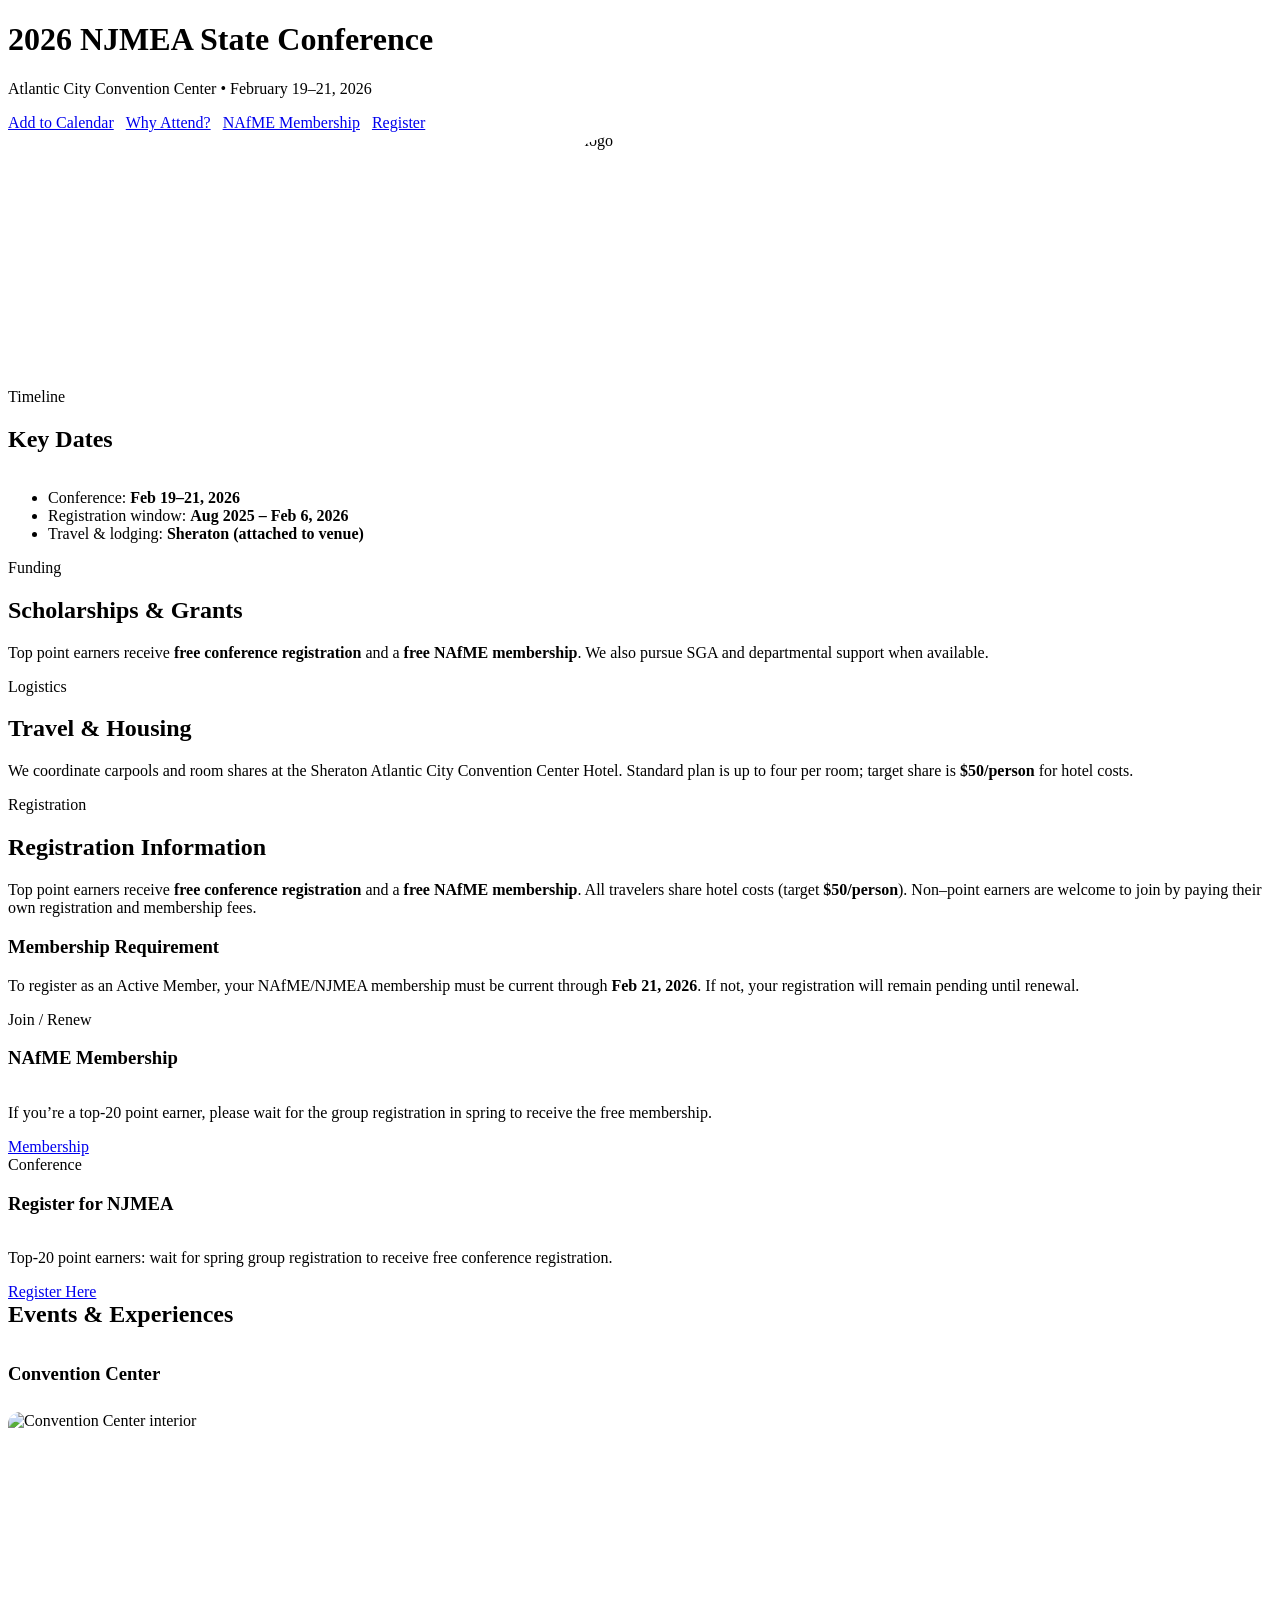
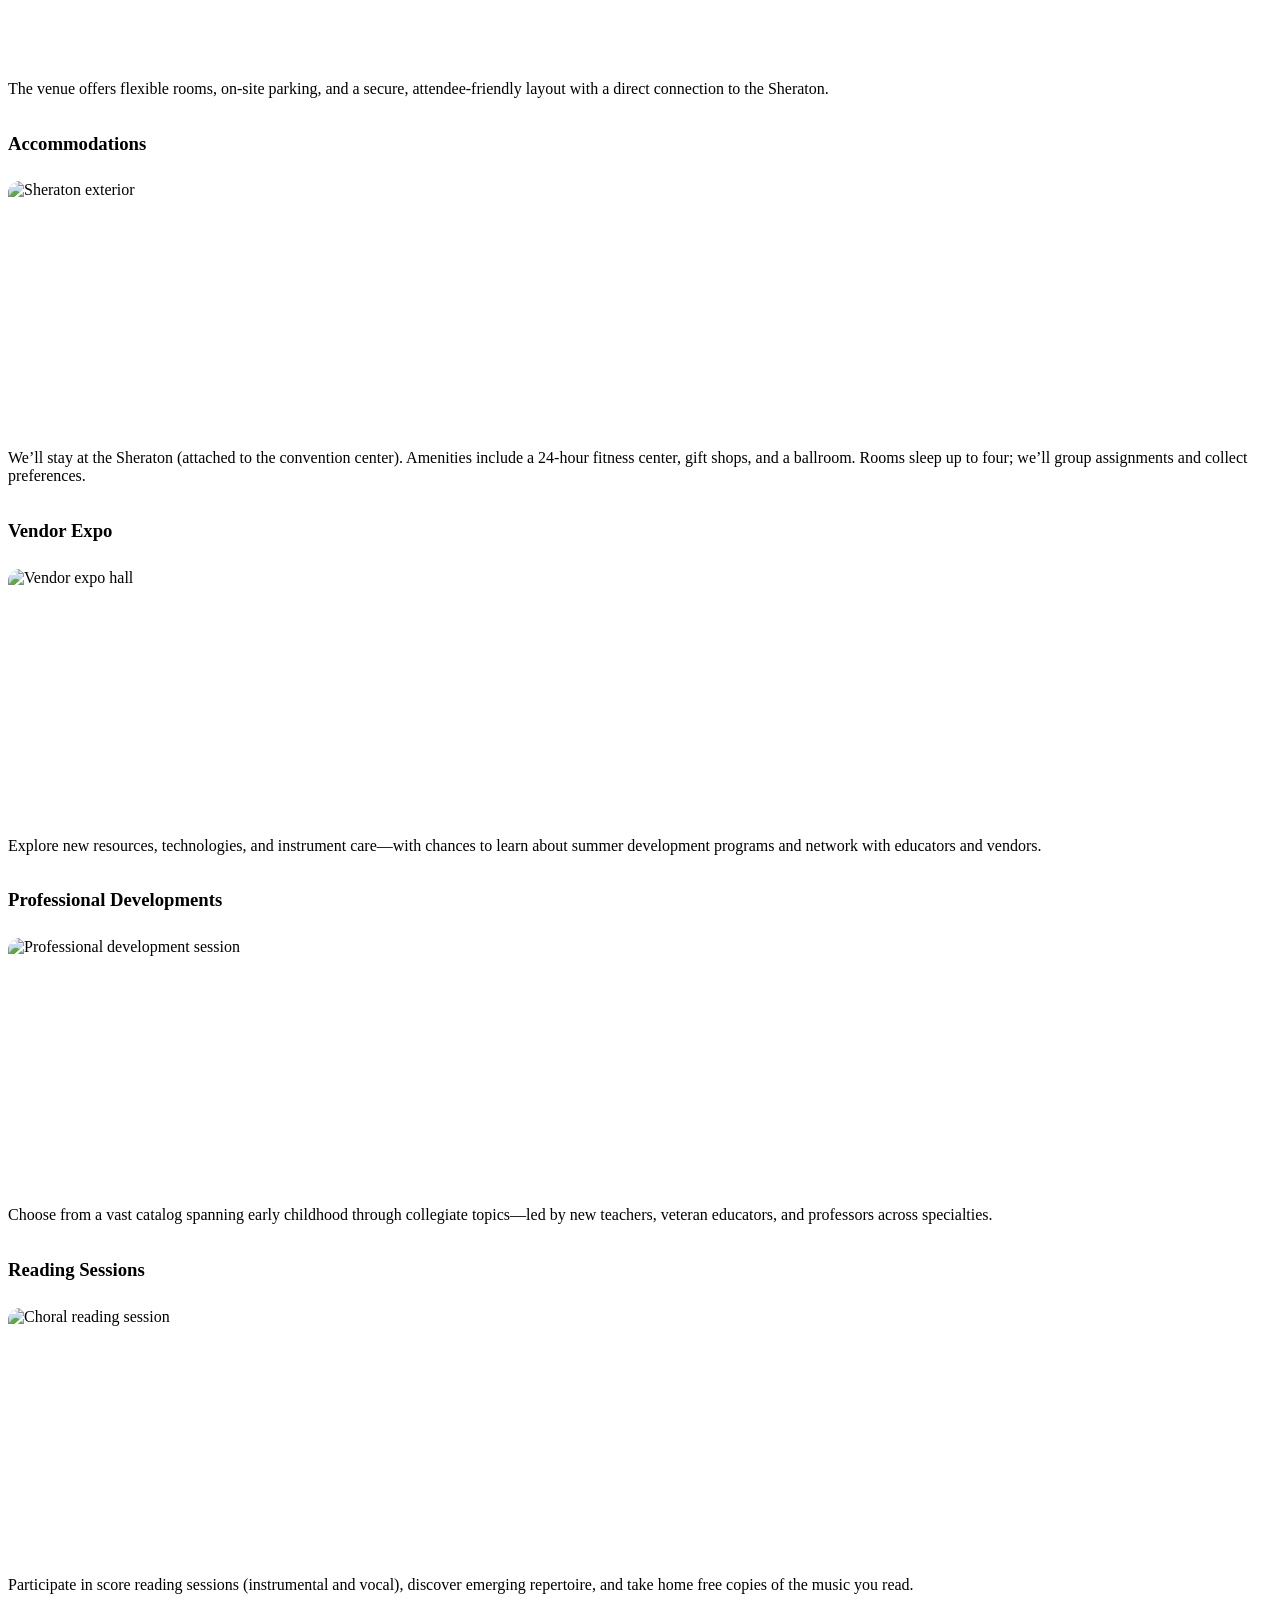
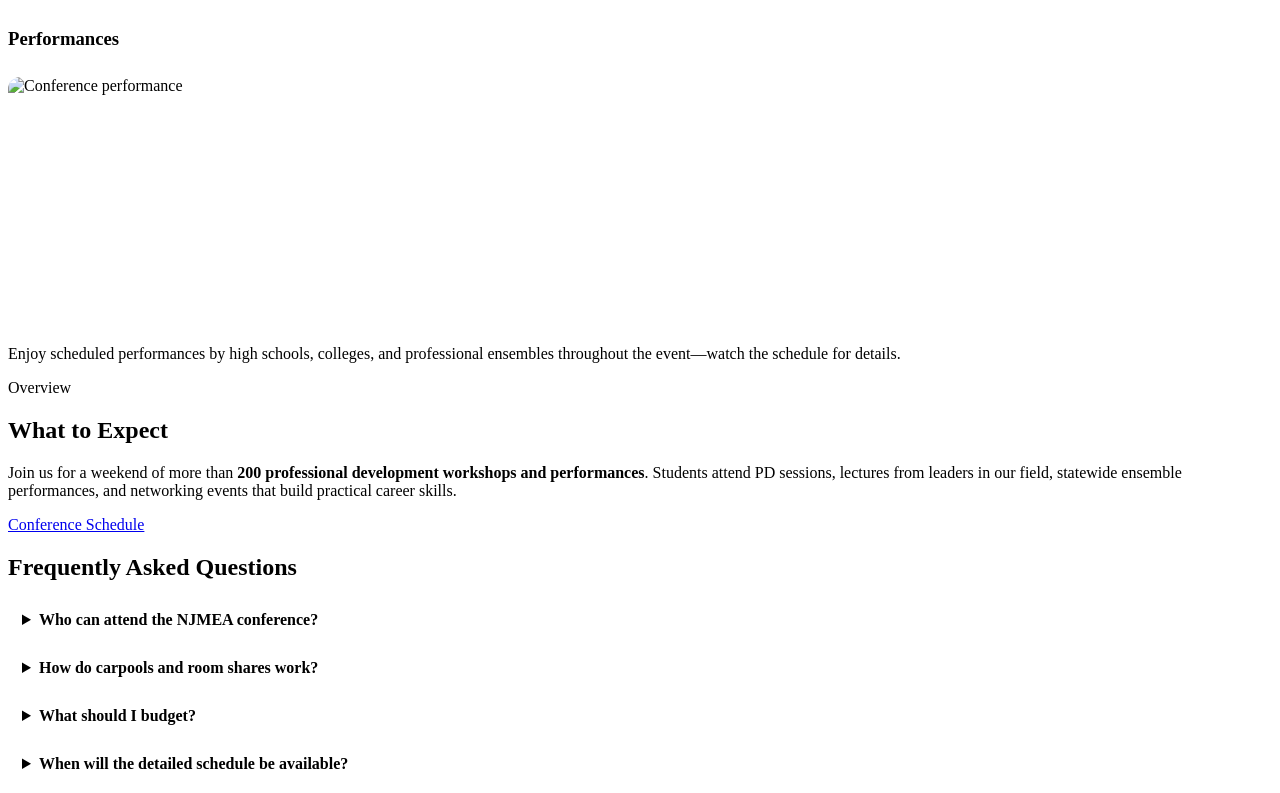
==== convention.html @ 85137660 "Update conference schedule link in convention.html" ====
<!DOCTYPE html>
<html lang="en">
<head>
  <meta charset="utf-8">
  <meta name="viewport" content="width=device-width, initial-scale=1">
  <title>Rowan NAfME — Convention</title>
  <meta name="color-scheme" content="light">
  <link rel="preload" as="image" href="/images/background.png">
  <link rel="icon" href="/images/logo.png">
  <link rel="stylesheet" href="/assets/css/style.css">

  <style>
    /* Convention page-only refinements */
    /* Equalize card heights in grids on this page */
    .section .grid > .card,
    .section .grid > article.card{ display:flex; flex-direction:column; height:100%; }
    .section .grid > .card p:last-child,
    .section .grid > article.card p:last-child{ margin-top:auto; }

    /* Tighten hero paragraph spacing */
    .hero .actions{ margin-top: .75rem !important; }

    /* Gallery images: consistent ratio */
    .convention-thumb{ width:100%; height:260px; object-fit:cover; border-radius:12px; margin:.5rem 0; display:block; }

    /* FAQ details styling */
    .faq details{
      border:1px solid var(--border);
      border-radius: 12px; padding: 10px 14px; margin-bottom: 10px;
      background: rgba(255,255,255,.04);
    }
    .faq summary{ cursor:pointer; font-weight:700; }
    .faq summary::-webkit-details-marker{ display:none; }
    .faq details[open]{ background: rgba(255,255,255,.06); }
  
    /* Convention page only: size brand logo (NJMEA) for nav */
    .site-nav .brand img{ height: 36px; width: auto; }
    @media (min-width: 900px){ .site-nav .brand img{ height: 40px; } }
    
    /* Convention page only: circular crop for NJMEA logo in hero */
    .logo-avatar{
      width: clamp(140px, 20vw, 280px);
      aspect-ratio: 1 / 1;
      border-radius: 999px;
      overflow: hidden;
      box-shadow: var(--shadow);
      margin-inline: auto;
      background: #fff; /* helps if logo has transparency */
    }
    .logo-avatar img{
      width: 100%;
      height: 100%;
      object-fit: cover;   /* true circular crop */
      object-position: center;
      display: block;
    }
</style>
</head>
<body>
  <!-- Shared navbar populated by /assets/js/nav.js -->
  <nav class="site-nav"></nav>

  <!-- Hero -->
  <header class="hero">
    <div class="hero-inner container">
      <div>
        <h1>2026 NJMEA State Conference</h1>
        <p>Atlantic City Convention Center • February 19–21, 2026</p>
        <div class="actions" style="display:flex;gap:.75rem;flex-wrap:wrap;margin-top:1rem">
          <a class="btn" href="https://calendar.google.com/calendar/render?action=TEMPLATE&text=2026%20NJMEA%20State%20Conference&dates=20260219T070000/20260221T190000&ctz=America/New_York&details=NJMEA%20State%20Conference%20in%20Atlantic%20City.%20Registration%3A%20https%3A//www.eventcreate.com/e/njmeaconference2026&location=Atlantic%20City%20Convention%20Center%2C%20Atlantic%20City%2C%20NJ" target="_blank" rel="noopener">Add to Calendar</a>
          <a class="btn" href="https://static1.squarespace.com/static/636a8183960a58397c1b0fa5/t/689cd0c75951b3585eba08d9/1755107527755/Justification+Toolkit+2026.pdf" target="_blank" rel="noopener">Why Attend?</a>
          <a class="btn" href="https://nafme.my.site.com/joinapi__login?id=a201U000000NoT4QAK&order=2" target="_blank" rel="noopener">NAfME Membership</a>
          <a class="btn" href="https://www.eventcreate.com/e/njmeaconference2026" target="_blank" rel="noopener">Register</a>
        </div>
      </div>
      <div><div class="logo-avatar"><img src="/images/njmea-logo.png" alt="NJMEA logo"></div></div>
    </div>
  </header>
  <main>


    <!-- Top cards: Key Dates / Funding / Logistics -->
    <section class="section" id="overview">
      <div class="container">
        <div class="grid">
          <article class="card">
            <div class="kicker">Timeline</div>
            <h2>Key Dates</h2>
            <ul>
              <li>Conference: <strong>Feb 19–21, 2026</strong></li>
              <li>Registration window: <strong>Aug 2025 – Feb 6, 2026</strong></li>
              <li>Travel &amp; lodging: <strong>Sheraton (attached to venue)</strong></li>
            </ul>
          </article>

          <article class="card">
            <div class="kicker">Funding</div>
            <h2>Scholarships &amp; Grants</h2>
            <p>Top point earners receive <strong>free conference registration</strong> and a <strong>free NAfME membership</strong>. We also pursue SGA and departmental support when available.</p>
          </article>

          <article class="card">
            <a id="travel"></a><div class="kicker">Logistics</div>
            <h2>Travel &amp; Housing</h2>
            <p>We coordinate carpools and room shares at the Sheraton Atlantic City Convention Center Hotel. Standard plan is up to four per room; target share is <strong>$50/person</strong> for hotel costs.</p>
          </article>
        </div>
      </div>
    </section>

    <section class="section" id="register">
      <div class="container">
        <article class="card">
          <div class="kicker">Registration</div>
          <h2>Registration Information</h2>
          <p>Top point earners receive <strong>free conference registration</strong> and a <strong>free NAfME membership</strong>. All travelers share hotel costs (target <strong>$50/person</strong>). Non–point earners are welcome to join by paying their own registration and membership fees.</p>

          <h3>Membership Requirement</h3>
          <p>To register as an Active Member, your NAfME/NJMEA membership must be current through <strong>Feb 21, 2026</strong>. If not, your registration will remain pending until renewal.</p>

          <div class="grid" style="--grid-min:260px">
            <div class="card" style="margin:0">
              <div class="kicker">Join / Renew</div>
              <h3>NAfME Membership</h3>
              <p>If you’re a top-20 point earner, please wait for the group registration in spring to receive the free membership.</p>
              <a class="btn" href="https://nafme.my.site.com/joinapi__login?id=a201U000000NoT4QAK&order=2" target="_blank" rel="noopener">Membership</a>
            </div>
            <div class="card" style="margin:0">
              <div class="kicker">Conference</div>
              <h3>Register for NJMEA</h3>
              <p>Top-20 point earners: wait for spring group registration to receive free conference registration.</p>
              <a class="btn" href="https://www.eventcreate.com/e/njmeaconference2026" target="_blank" rel="noopener">Register Here</a>
            </div>
          </div>
        </article>
      </div>
    </section>

    <section class="section" id="gallery">
      <div class="container">
        <h2 style="margin:0 0 1rem 0">Events &amp; Experiences</h2>
        <div class="grid">
          <article class="card">
            <h3>Convention Center</h3>
            <img src="/images/convention/convention-center-interior-1.jpg" alt="Convention Center interior" class="convention-thumb">
            <p>The venue offers flexible rooms, on-site parking, and a secure, attendee-friendly layout with a direct connection to the Sheraton.</p>
          </article>

          <article class="card">
            <h3>Accommodations</h3>
            <img src="/images/convention/sheraton-exterior.jpg" alt="Sheraton exterior" class="convention-thumb">
            <p>We’ll stay at the Sheraton (attached to the convention center). Amenities include a 24-hour fitness center, gift shops, and a ballroom. Rooms sleep up to four; we’ll group assignments and collect preferences.</p>
          </article>

          <article class="card">
            <h3>Vendor Expo</h3>
            <img src="/images/convention/rowan-expo.jpg" alt="Vendor expo hall" class="convention-thumb">
            <p>Explore new resources, technologies, and instrument care—with chances to learn about summer development programs and network with educators and vendors.</p>
          </article>

          <article class="card">
            <h3>Professional Developments</h3>
            <img src="/images/convention/professional-developments.jpg" alt="Professional development session" class="convention-thumb">
            <p>Choose from a vast catalog spanning early childhood through collegiate topics—led by new teachers, veteran educators, and professors across specialties.</p>
          </article>

          <article class="card">
            <h3>Reading Sessions</h3>
            <img src="/images/convention/choral-reading.jpg" alt="Choral reading session" class="convention-thumb">
            <p>Participate in score reading sessions (instrumental and vocal), discover emerging repertoire, and take home free copies of the music you read.</p>
          </article>

          <article class="card">
            <h3>Performances</h3>
            <img src="/images/convention/performance-1.jpg" alt="Conference performance" class="convention-thumb">
            <p>Enjoy scheduled performances by high schools, colleges, and professional ensembles throughout the event—watch the schedule for details.</p>
          </article>
        </div>
      </div>
    </section>



    <!-- What to Expect -->
    <section class="section">
      <div class="container">
        <article class="card">
          <div class="kicker">Overview</div>
          <h2>What to Expect</h2>
          <p>Join us for a weekend of more than <strong>200 professional development workshops and performances</strong>. Students attend PD sessions, lectures from leaders in our field, statewide ensemble performances, and networking events that build practical career skills.</p>
          <a class="btn" href="https://static1.squarespace.com/static/636a8183960a58397c1b0fa5/t/69496b9fe53fd203c57de0b6/1766419359671/Sessions.12.22.25.pdf" target="_blank" rel="noopener">Conference Schedule</a>
        </article>
      </div>
    </section>

    <!-- Gallery: Events & Experiences -->

    <!-- Registration Information -->
  </main>


    <!-- FAQ -->
    <section class="section" id="faq">
      <div class="container faq">
        <h2>Frequently Asked Questions</h2>
        <details>
          <summary>Who can attend the NJMEA conference?</summary>
          <p>Any Rowan student can attend. If you’re not in the points cohort, you’re still welcome—just plan to cover your own registration and membership fees.</p>
        </details>
        <details>
          <summary>How do carpools and room shares work?</summary>
          <p>We’ll collect preferences and group students into carpools and hotel rooms (up to four per room) ahead of the conference.</p>
        </details>
        <details>
          <summary>What should I budget?</summary>
          <p>Top points earners receive free registration and NAfME membership. Everyone splits the hotel cost (target <strong>$50/person</strong>) and handles meals on their own.</p>
        </details>
        <details>
          <summary>When will the detailed schedule be available?</summary>
          <p>The official schedule usually posts closer to the event. We’ll link it on this page as soon as it’s live and highlight recommended sessions.</p>
        </details>
      </div>
    </section>


  <!-- Shared footer -->
  <footer class="site-footer"></footer>

  <!-- Shared nav/foot loader -->
  <script src="/assets/js/nav.js" defer></script>
</body>
</html>
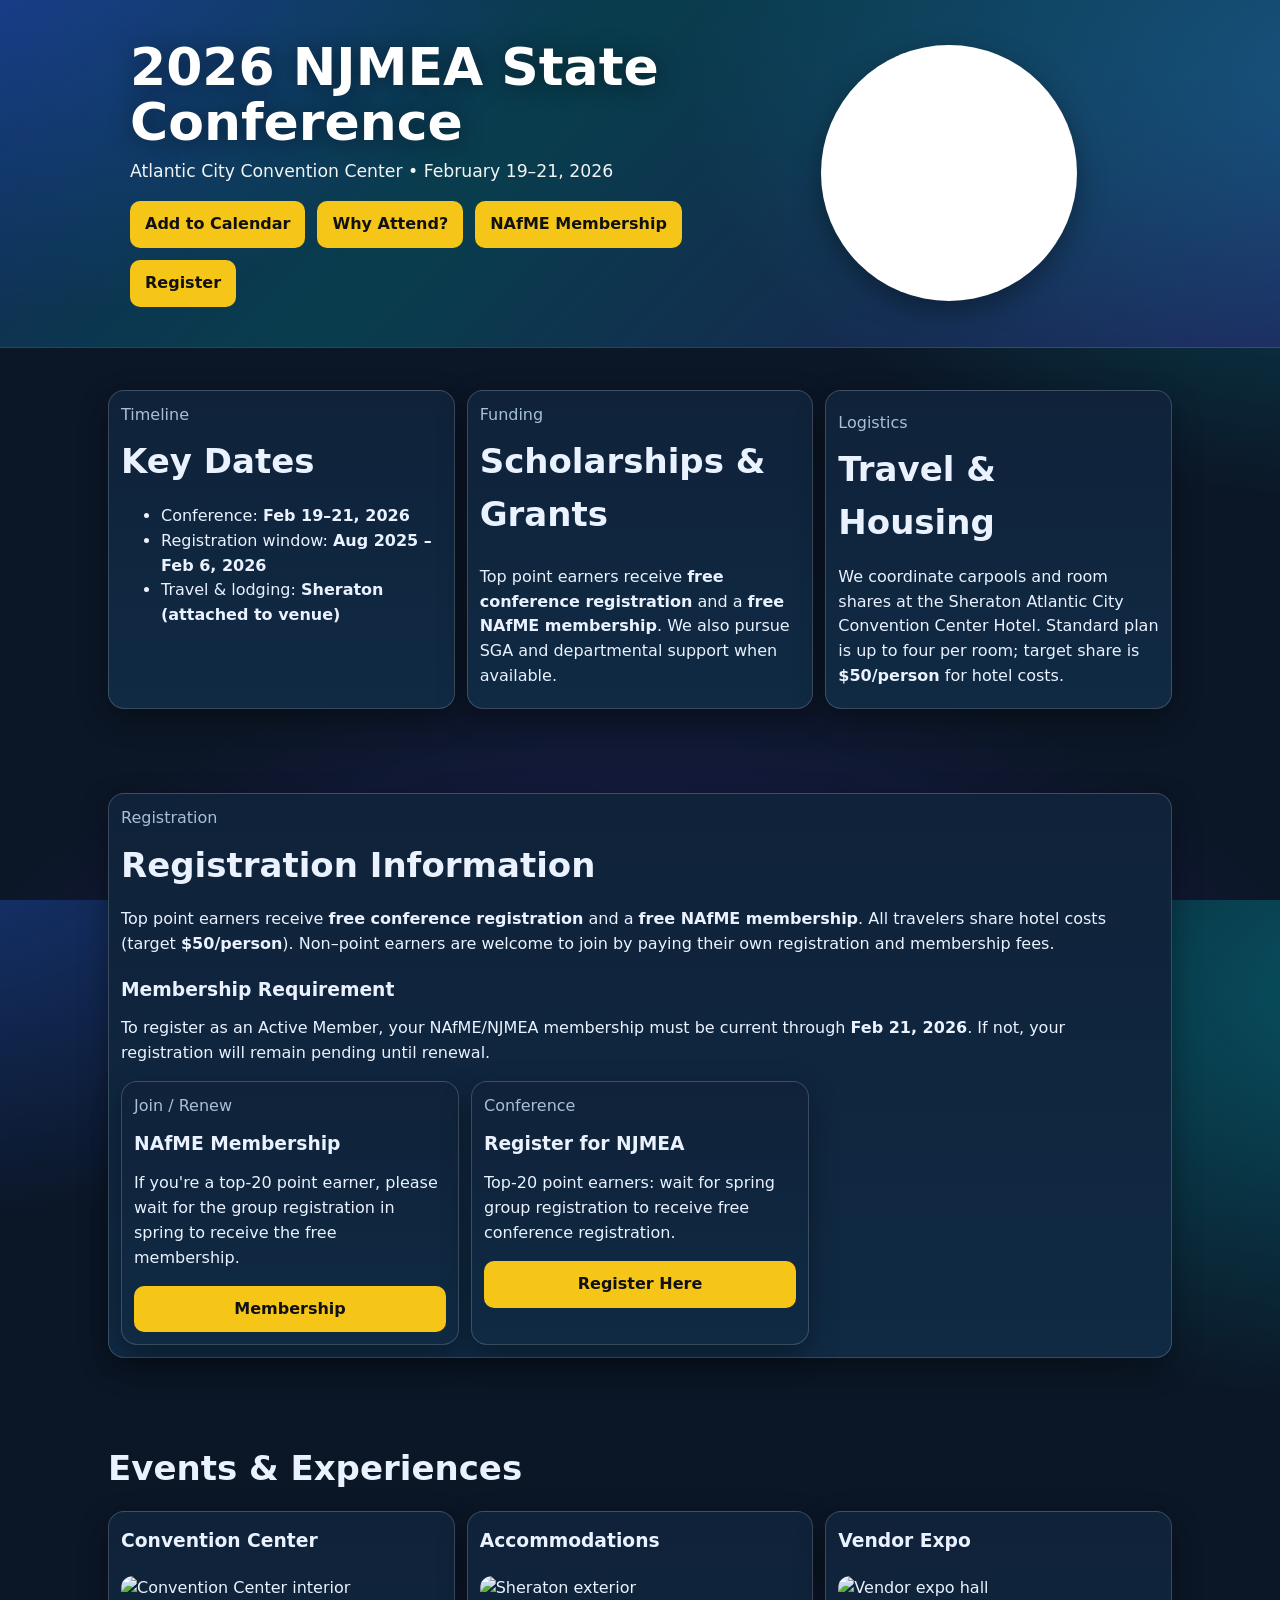
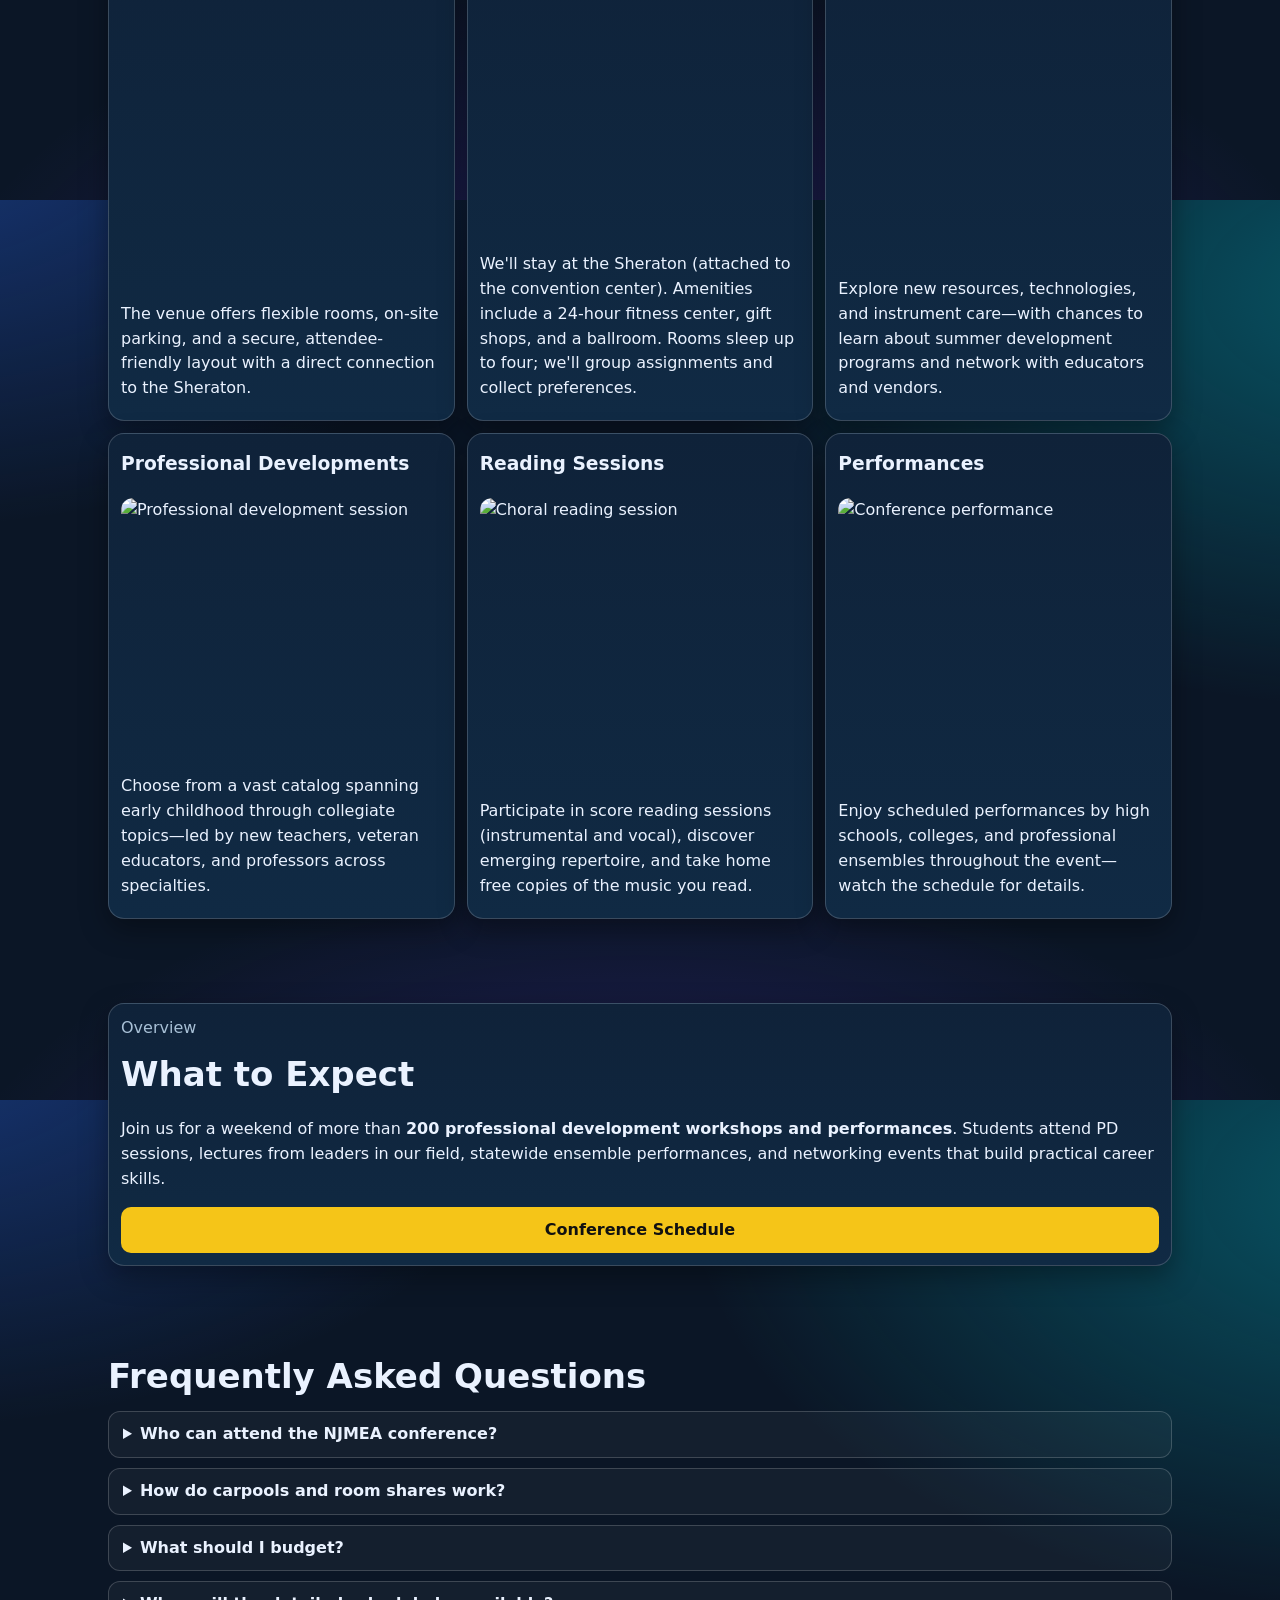
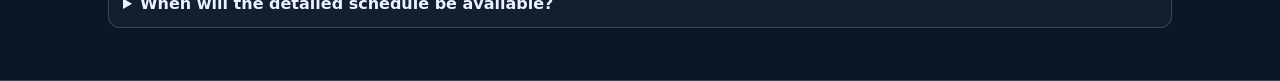
==== commit 5187b7da: "Clean up codebase for handoff - Remove duplicate CSS blocks and dead code (unused events.js) - Fix b" ====
--- a/convention.html
+++ b/convention.html
@@ -10,57 +10,43 @@
   <link rel="stylesheet" href="/assets/css/style.css">
 
   <style>
-    /* Convention page-only refinements */
-    /* Equalize card heights in grids on this page */
+    /* Cards in grids stretch to equal height */
     .section .grid > .card,
-    .section .grid > article.card{ display:flex; flex-direction:column; height:100%; }
+    .section .grid > article.card { display: flex; flex-direction: column; height: 100% }
     .section .grid > .card p:last-child,
-    .section .grid > article.card p:last-child{ margin-top:auto; }
-
-    /* Tighten hero paragraph spacing */
-    .hero .actions{ margin-top: .75rem !important; }
-
-    /* Gallery images: consistent ratio */
-    .convention-thumb{ width:100%; height:260px; object-fit:cover; border-radius:12px; margin:.5rem 0; display:block; }
-
-    /* FAQ details styling */
-    .faq details{
-      border:1px solid var(--border);
+    .section .grid > article.card p:last-child { margin-top: auto }
+
+    .hero .actions { margin-top: .75rem }
+
+    /* Convention photo thumbnails */
+    .convention-thumb { width: 100%; height: 260px; object-fit: cover; border-radius: 12px; margin: .5rem 0; display: block }
+
+    /* FAQ accordion */
+    .faq details {
+      border: 1px solid var(--border);
       border-radius: 12px; padding: 10px 14px; margin-bottom: 10px;
       background: rgba(255,255,255,.04);
     }
-    .faq summary{ cursor:pointer; font-weight:700; }
-    .faq summary::-webkit-details-marker{ display:none; }
-    .faq details[open]{ background: rgba(255,255,255,.06); }
-  
-    /* Convention page only: size brand logo (NJMEA) for nav */
-    .site-nav .brand img{ height: 36px; width: auto; }
-    @media (min-width: 900px){ .site-nav .brand img{ height: 40px; } }
-    
-    /* Convention page only: circular crop for NJMEA logo in hero */
-    .logo-avatar{
+    .faq summary { cursor: pointer; font-weight: 700 }
+    .faq summary::-webkit-details-marker { display: none }
+    .faq details[open] { background: rgba(255,255,255,.06) }
+
+    /* Round NJMEA logo in hero */
+    .logo-avatar {
       width: clamp(140px, 20vw, 280px);
       aspect-ratio: 1 / 1;
       border-radius: 999px;
       overflow: hidden;
       box-shadow: var(--shadow);
       margin-inline: auto;
-      background: #fff; /* helps if logo has transparency */
+      background: #fff;
     }
-    .logo-avatar img{
-      width: 100%;
-      height: 100%;
-      object-fit: cover;   /* true circular crop */
-      object-position: center;
-      display: block;
-    }
-</style>
+    .logo-avatar img { width: 100%; height: 100%; object-fit: cover; object-position: center; display: block }
+  </style>
 </head>
 <body>
-  <!-- Shared navbar populated by /assets/js/nav.js -->
   <nav class="site-nav"></nav>
 
-  <!-- Hero -->
   <header class="hero">
     <div class="hero-inner container">
       <div>
@@ -73,13 +59,15 @@
           <a class="btn" href="https://www.eventcreate.com/e/njmeaconference2026" target="_blank" rel="noopener">Register</a>
         </div>
       </div>
-      <div><div class="logo-avatar"><img src="/images/njmea-logo.png" alt="NJMEA logo"></div></div>
+      <div>
+        <div class="logo-avatar">
+          <img src="/images/njmea-logo.png" alt="NJMEA logo">
+        </div>
+      </div>
     </div>
   </header>
+
   <main>
-
-
-    <!-- Top cards: Key Dates / Funding / Logistics -->
     <section class="section" id="overview">
       <div class="container">
         <div class="grid">
@@ -100,7 +88,8 @@
           </article>
 
           <article class="card">
-            <a id="travel"></a><div class="kicker">Logistics</div>
+            <a id="travel"></a>
+            <div class="kicker">Logistics</div>
             <h2>Travel &amp; Housing</h2>
             <p>We coordinate carpools and room shares at the Sheraton Atlantic City Convention Center Hotel. Standard plan is up to four per room; target share is <strong>$50/person</strong> for hotel costs.</p>
           </article>
@@ -122,7 +111,7 @@
             <div class="card" style="margin:0">
               <div class="kicker">Join / Renew</div>
               <h3>NAfME Membership</h3>
-              <p>If you’re a top-20 point earner, please wait for the group registration in spring to receive the free membership.</p>
+              <p>If you're a top-20 point earner, please wait for the group registration in spring to receive the free membership.</p>
               <a class="btn" href="https://nafme.my.site.com/joinapi__login?id=a201U000000NoT4QAK&order=2" target="_blank" rel="noopener">Membership</a>
             </div>
             <div class="card" style="margin:0">
@@ -149,7 +138,7 @@
           <article class="card">
             <h3>Accommodations</h3>
             <img src="/images/convention/sheraton-exterior.jpg" alt="Sheraton exterior" class="convention-thumb">
-            <p>We’ll stay at the Sheraton (attached to the convention center). Amenities include a 24-hour fitness center, gift shops, and a ballroom. Rooms sleep up to four; we’ll group assignments and collect preferences.</p>
+            <p>We'll stay at the Sheraton (attached to the convention center). Amenities include a 24-hour fitness center, gift shops, and a ballroom. Rooms sleep up to four; we'll group assignments and collect preferences.</p>
           </article>
 
           <article class="card">
@@ -179,9 +168,6 @@
       </div>
     </section>
 
-
-
-    <!-- What to Expect -->
     <section class="section">
       <div class="container">
         <article class="card">
@@ -192,41 +178,31 @@
         </article>
       </div>
     </section>
-
-    <!-- Gallery: Events & Experiences -->
-
-    <!-- Registration Information -->
   </main>
 
-
-    <!-- FAQ -->
-    <section class="section" id="faq">
-      <div class="container faq">
-        <h2>Frequently Asked Questions</h2>
-        <details>
-          <summary>Who can attend the NJMEA conference?</summary>
-          <p>Any Rowan student can attend. If you’re not in the points cohort, you’re still welcome—just plan to cover your own registration and membership fees.</p>
-        </details>
-        <details>
-          <summary>How do carpools and room shares work?</summary>
-          <p>We’ll collect preferences and group students into carpools and hotel rooms (up to four per room) ahead of the conference.</p>
-        </details>
-        <details>
-          <summary>What should I budget?</summary>
-          <p>Top points earners receive free registration and NAfME membership. Everyone splits the hotel cost (target <strong>$50/person</strong>) and handles meals on their own.</p>
-        </details>
-        <details>
-          <summary>When will the detailed schedule be available?</summary>
-          <p>The official schedule usually posts closer to the event. We’ll link it on this page as soon as it’s live and highlight recommended sessions.</p>
-        </details>
-      </div>
-    </section>
-
-
-  <!-- Shared footer -->
+  <section class="section" id="faq">
+    <div class="container faq">
+      <h2>Frequently Asked Questions</h2>
+      <details>
+        <summary>Who can attend the NJMEA conference?</summary>
+        <p>Any Rowan student can attend. If you're not in the points cohort, you're still welcome—just plan to cover your own registration and membership fees.</p>
+      </details>
+      <details>
+        <summary>How do carpools and room shares work?</summary>
+        <p>We'll collect preferences and group students into carpools and hotel rooms (up to four per room) ahead of the conference.</p>
+      </details>
+      <details>
+        <summary>What should I budget?</summary>
+        <p>Top points earners receive free registration and NAfME membership. Everyone splits the hotel cost (target <strong>$50/person</strong>) and handles meals on their own.</p>
+      </details>
+      <details>
+        <summary>When will the detailed schedule be available?</summary>
+        <p>The official schedule usually posts closer to the event. We'll link it on this page as soon as it's live and highlight recommended sessions.</p>
+      </details>
+    </div>
+  </section>
+
   <footer class="site-footer"></footer>
-
-  <!-- Shared nav/foot loader -->
   <script src="/assets/js/nav.js" defer></script>
 </body>
 </html>
--- a/assets/css/style.css
+++ b/assets/css/style.css
@@ -0,0 +1,299 @@
+
+:root {
+  --ink: #eaf2ff;
+  --bg: #0b1626;
+  --text: #eaf2ff;
+  --muted: #a8c0d6;
+  --brand-blue: #2a6cff;
+  --brand-cyan: #00c9d8;
+  --brand-purple: #6a39ff;
+  --brand-yellow: #ffd100;
+  --surface: #0f2239;
+  --surface-2: #102a44;
+  --border: rgba(255,255,255,.18);
+  --radius: 16px;
+  --tap: 44px;
+  --shadow: 0 10px 28px rgba(0,0,0,.35);
+}
+* { box-sizing: border-box }
+html, body { height: 100% }
+html { scroll-behavior: smooth }
+body {
+  margin: 0;
+  font-family: Inter, system-ui, -apple-system, Segoe UI, Roboto, Helvetica, Arial, sans-serif;
+  color: var(--text);
+  background-color: var(--bg);
+  background-image:
+    radial-gradient(1200px 700px at -10% -10%, rgba(42,108,255,.4), transparent 60%),
+    radial-gradient(1200px 700px at 110% 10%, rgba(0,201,216,.35), transparent 60%),
+    radial-gradient(1200px 700px at 50% 120%, rgba(106,57,255,.3), transparent 60%);
+  line-height: 1.55;
+  -webkit-font-smoothing: antialiased;
+  -moz-osx-font-smoothing: grayscale;
+}
+img { max-width: 100%; display: block }
+a { color: inherit; text-decoration: none }
+.container { max-width: 1100px; margin: 0 auto; padding: clamp(16px,3.5vw,24px) }
+.kicker { color: var(--muted) }
+.badge {
+  display: inline-block; padding: .25rem .6rem;
+  border: 1.5px solid var(--border); border-radius: 999px;
+  background: rgba(255,255,255,.06); font-size: .825rem; color: var(--text)
+}
+.button {
+  display: inline-flex; align-items: center; justify-content: center;
+  height: var(--tap); padding: 0 18px;
+  border: 1.6px solid var(--border); border-radius: 999px;
+  background: rgba(255,255,255,.06); color: var(--text);
+  font-weight: 700; box-shadow: var(--shadow);
+  transition: transform .06s ease, background .2s ease, border-color .2s ease;
+}
+.button:hover { transform: translateY(-1px); background: rgba(255,255,255,.10) }
+.button.primary { background: linear-gradient(135deg,var(--brand-blue),var(--brand-cyan)); color: #001022; border-color: rgba(255,255,255,.25) }
+.button.primary:hover { filter: saturate(1.1) }
+
+/* Nav */
+.site-nav { position: sticky; top: 0; z-index: 1000; background: transparent }
+.site-nav-inner {
+  display: flex; gap: 16px; align-items: center; justify-content: space-between;
+  background: rgba(7,24,45,.82);
+  border: 1.6px solid var(--border);
+  border-radius: 999px;
+  box-shadow: var(--shadow);
+  margin-top: 10px;
+  padding: 10px 14px;
+}
+.brand { display: flex; align-items: center; gap: 12px }
+.brand img { width: 40px; height: 40px; border-radius: 999px; border: 1.6px solid var(--border); background: #fff }
+.brand .title { font-weight: 800; font-size: 1.05rem; letter-spacing: .2px }
+.nav-links { display: flex; gap: 8px; align-items: center; flex-wrap: wrap }
+.nav-links a {
+  padding: 10px 14px; border: 1.6px solid var(--border); border-radius: 999px;
+  background: rgba(255,255,255,.06); font-weight: 700; color: var(--text)
+}
+.nav-links a.active { background: linear-gradient(135deg,var(--brand-blue),var(--brand-cyan)); color: #001022; border-color: rgba(255,255,255,.25) }
+.nav-toggle { display: none }
+
+/* Mobile nav */
+@media (max-width: 820px) {
+  .nav-toggle { display: inline-flex }
+  .site-nav { position: sticky; top: 0; z-index: 1000 }
+  .site-nav-inner { position: relative; flex-wrap: nowrap }
+  .nav-links {
+    position: absolute;
+    left: 12px; right: 12px;
+    top: calc(100% + 8px);
+    display: none;
+    flex-direction: column;
+    align-items: stretch;
+    gap: 10px;
+    padding: 10px;
+    background: rgba(7,24,45,.92);
+    border: 1.6px solid var(--border);
+    border-radius: 18px;
+    box-shadow: var(--shadow);
+  }
+  .nav-links.show { display: flex }
+  .nav-links a { display: block; width: 100% }
+}
+
+/* Hero */
+.hero {
+  position: relative; overflow: hidden;
+  border-bottom: 1.6px solid var(--border); color: #fff;
+}
+.hero::after {
+  content: ""; position: absolute; inset: 0;
+  background: linear-gradient(135deg, rgba(42,108,255,.22), rgba(0,201,216,.22) 40%, rgba(106,57,255,.20));
+  pointer-events: none
+}
+.hero-inner { position: relative; z-index: 1; display: grid; grid-template-columns: 1.2fr .8fr; gap: 24px; align-items: center; padding: clamp(32px,6vw,80px) }
+@media (max-width: 900px) { .hero-inner { grid-template-columns: 1fr } }
+.hero h1 { font-size: clamp(32px,4.2vw,52px); line-height: 1.02; margin: 0 0 12px; font-weight: 900; text-shadow: 0 2px 25px rgba(0,0,0,.45) }
+.hero p { font-size: clamp(16px,1.35vw,20px); max-width: 58ch; opacity: .95 }
+
+/* Cards */
+.grid { display: grid; grid-template-columns: repeat(12,1fr); gap: 18px }
+.card {
+  grid-column: span 4; border: 1.6px solid var(--border); border-radius: var(--radius);
+  background: linear-gradient(180deg,var(--surface),var(--surface-2));
+  box-shadow: var(--shadow); padding: 18px; display: flex; flex-direction: column; gap: 10px
+}
+.card h3 { margin: .2rem 0 .4rem }
+.card p { margin: 0; color: var(--ink) }
+@media (max-width: 1000px) { .card { grid-column: span 6 } }
+@media (max-width: 640px) { .card { grid-column: span 12 } }
+
+/* Sections */
+.section { padding: clamp(28px,5vw,56px) 0 }
+.section h2 { font-size: clamp(22px,2.8vw,34px); margin: 0 0 8px }
+.subtle { color: var(--muted) }
+
+/* Events filters */
+.filters { display: flex; gap: 10px; flex-wrap: wrap; margin: 8px 0 16px }
+.chips { display: flex; gap: 8px; flex-wrap: wrap }
+.chips button { padding: 8px 12px; border-radius: 999px; border: 1.6px solid var(--border); background: rgba(255,255,255,.06); font-weight: 700; color: var(--text) }
+.chips button[aria-pressed="true"] { background: linear-gradient(135deg,var(--brand-blue),var(--brand-cyan)); color: #001022 }
+
+/* Footer */
+.site-footer { border-top: 1.6px solid var(--border); background: rgba(7,24,45,.82) }
+.site-footer .grid { align-items: flex-start }
+.footer-col { grid-column: span 4 }
+.footer-col h4 { margin: .5rem 0; font-size: 1rem; color: var(--ink) }
+.footer-col ul { list-style: none; padding: 0; margin: .25rem 0 0 }
+.footer-col li { margin: .25rem 0 }
+.footer-brand { display: flex; align-items: center; gap: 12px }
+.footer-brand img { width: 44px; height: 44px; border-radius: 999px; border: 1.6px solid var(--border); background: #fff }
+.credit { color: var(--muted); font-size: .9rem; margin-top: 8px }
+
+/* Modal */
+.modal {
+  position: fixed; inset: 0; display: none;
+  align-items: center; justify-content: center;
+  padding: clamp(16px,4vw,32px); z-index: 1000;
+}
+.modal.open { display: flex }
+.modal-overlay {
+  position: absolute; inset: 0;
+  background: rgba(3,10,22,.68);
+  -webkit-backdrop-filter: blur(6px);
+  backdrop-filter: blur(6px);
+}
+@keyframes nafmeModalIn {
+  from { opacity: 0; transform: translateY(12px) scale(.98) }
+  to   { opacity: 1; transform: translateY(0) scale(1) }
+}
+.modal-content {
+  position: relative;
+  max-width: 860px; width: min(100%, 860px);
+  max-height: min(88vh, 1000px); overflow: auto;
+  border-radius: var(--radius); border: 1.3px solid var(--border);
+  box-shadow: var(--shadow);
+  background:
+    radial-gradient(90% 120% at 10% 0%, rgba(255,255,255,.06), rgba(255,255,255,0) 60%),
+    linear-gradient(180deg, var(--surface) 0%, var(--surface-2) 100%);
+  color: var(--text); padding: clamp(18px,2.8vw,28px);
+  animation: nafmeModalIn .18s ease-out;
+}
+.modal-header {
+  display: flex; align-items: flex-start; justify-content: space-between;
+  gap: 12px; margin-bottom: 12px;
+}
+.modal-kicker { color: var(--muted); font-size: .9rem }
+.modal-title { margin: .2rem 0 0 0; line-height: 1.2 }
+.close-btn {
+  border: 1.4px solid var(--border); background: rgba(255,255,255,.06);
+  color: var(--text); width: 40px; height: 40px;
+  border-radius: 999px; display: grid; place-items: center;
+  font-size: 18px; cursor: pointer;
+  transition: transform .06s ease, background .2s ease, border-color .2s ease;
+}
+.close-btn:hover { transform: translateY(-1px); background: rgba(255,255,255,.10) }
+.close-btn:focus-visible { outline: 2px solid var(--brand-cyan); outline-offset: 2px }
+.modal-content h4 { margin-top: 1.1rem; color: var(--text) }
+.modal-content p { color: var(--text) }
+.modal-content a { text-decoration: underline; text-underline-offset: 3px; color: var(--text) }
+.modal-content ul { margin: .6rem 0 1rem 1.1rem }
+.modal-content li { margin: .25rem 0 }
+@media (max-width: 600px) {
+  .modal-content { padding: 16px }
+  .close-btn { width: 38px; height: 38px }
+}
+
+/* Contact list (Resources page) */
+.contact-list { list-style: none; margin: 0; padding: 0; display: grid; gap: 1rem }
+.contact { display: flex; gap: 12px; align-items: flex-start }
+.contact-photo { width: 54px; height: 54px; border-radius: 50%; object-fit: cover; flex: 0 0 auto }
+.meta { line-height: 1.4 }
+.form-embed { width: 100%; height: 900px; border: 0; border-radius: 12px; background: #fff }
+@media (max-width: 768px) { .form-embed { height: 1200px } }
+
+/* Buttons — color can be overridden via CSS variables from the nav */
+.btn {
+  --_bg: var(--nav-btn-background, var(--accent, var(--brand-gold, #f5c518)));
+  --_fg: var(--nav-btn-fg, var(--on-accent, #111));
+  --_bd: var(--nav-btn-border, transparent);
+  display: inline-flex; align-items: center; justify-content: center;
+  padding: 10px 14px; border-radius: 10px;
+  border: 1px solid var(--_bd);
+  background: var(--_bg);
+  color: var(--_fg);
+  font-weight: 700; cursor: pointer; text-decoration: none;
+}
+.btn:hover { filter: brightness(0.95) }
+
+/* Headshot images — portrait crop, slightly upward to favor faces */
+:root {
+  --headshot-ratio: 4 / 5;
+  --headshot-focus: 25%;
+}
+.grid.people-grid .card.people-card img {
+  width: 100%; height: auto;
+  aspect-ratio: var(--headshot-ratio);
+  object-fit: cover;
+  object-position: 50% var(--headshot-focus);
+  border-radius: 12px;
+}
+.modal .headshot { aspect-ratio: var(--headshot-ratio); overflow: hidden; border-radius: 12px }
+.modal .headshot img { width: 100%; height: 100%; object-fit: cover; object-position: 50% var(--headshot-focus) }
+
+/* Hide page scrollbars */
+html, body {
+  -ms-overflow-style: none;
+  scrollbar-width: none;
+  scrollbar-gutter: stable;
+}
+html::-webkit-scrollbar,
+body::-webkit-scrollbar { width: 0; height: 0 }
+
+/* Scrollbars inside popups */
+.modal-content,
+.nav-links {
+  -ms-overflow-style: auto;
+  scrollbar-width: thin;
+}
+.modal-content::-webkit-scrollbar,
+.nav-links::-webkit-scrollbar { width: 8px; height: 8px }
+.modal-content::-webkit-scrollbar-thumb,
+.nav-links::-webkit-scrollbar-thumb { background: rgba(255,255,255,.35); border-radius: 999px }
+
+/* Tighter vertical spacing across the board */
+.section { padding: clamp(16px,3.2vw,28px) 0 }
+.container { padding: clamp(12px,2.5vw,18px) }
+.hero-inner { padding: clamp(20px,4vw,40px); gap: 16px }
+.hero h1 { margin: 0 0 8px; line-height: 1.06 }
+h1 { margin: 0 0 .5rem }
+h2 { margin: 0 0 .45rem }
+h3 { margin: 0 0 .35rem }
+p, ul, ol { margin: 0 0 .55rem }
+p:last-child, ul:last-child, ol:last-child { margin-bottom: 0 }
+.grid { gap: 14px }
+.card { padding: 14px; gap: 8px }
+.card h3 { margin: .15rem 0 .3rem }
+.card p { margin: 0 0 .45rem }
+.site-nav-inner { padding: 8px 12px; margin-top: 6px }
+@media (min-width: 900px) {
+  .section { padding: clamp(14px,2.8vw,24px) 0 }
+  .grid { gap: 12px }
+  .card { padding: 12px; gap: 8px }
+}
+
+/* Embedded page frame (e.g. PDF viewer) */
+.embed-wrap { margin-top: 14px }
+.page-embed {
+  width: 100%; height: clamp(720px,90vh,1200px);
+  border: 0; border-radius: 12px; background: #fff;
+}
+@media (max-width: 768px) { .page-embed { height: max(900px,95vh) } }
+
+/* 2-column photo tile grid */
+.service-gallery.connect-tiles {
+  display: grid;
+  grid-template-columns: repeat(2, 1fr);
+  gap: 18px;
+  margin-top: 18px;
+}
+.service-gallery.connect-tiles .tile { aspect-ratio: 16 / 9; padding: 0 }
+.service-gallery.connect-tiles .tile img {
+  width: 100%; height: 100%; object-fit: cover; border-radius: 16px;
+}
